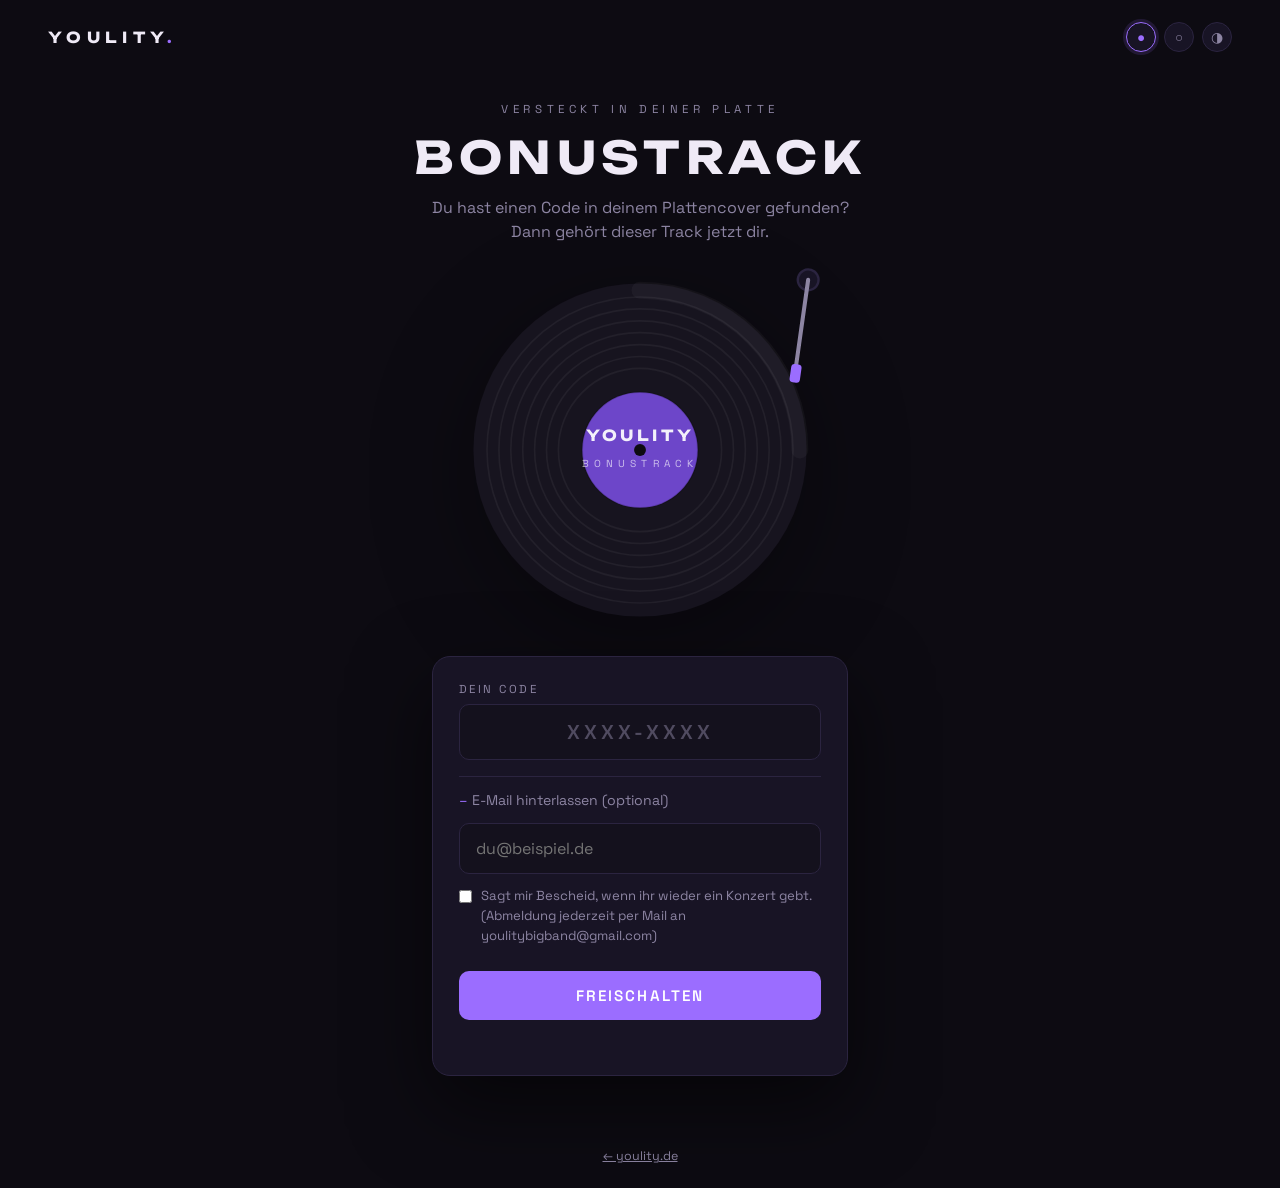
==== bonustrack/index.html @ 0a14a0f8 "Enhance error message styling and handling" ====
<!DOCTYPE html>
<html lang="de" data-theme="dark">
<head>
<meta charset="UTF-8">
<meta name="viewport" content="width=device-width, initial-scale=1.0">
<meta name="robots" content="noindex">
<title>Bonustrack – Youlity</title>
<link rel="preconnect" href="https://fonts.googleapis.com">
<link rel="preconnect" href="https://fonts.gstatic.com" crossorigin>
<link href="https://fonts.googleapis.com/css2?family=Unbounded:wght@500;700&family=Space+Grotesk:wght@400;500;600&display=swap" rel="stylesheet">
<style>
  /* ---------- Themes ---------- */
  :root, [data-theme="dark"] {
    --bg: #0d0b12;
    --bg-soft: #14111d;
    --surface: #181425;
    --line: #2b2440;
    --text: #efeaf6;
    --muted: #8d85a3;
    --accent: #9b6dff;
    --accent-soft: rgba(155, 109, 255, 0.14);
    --vinyl: #17141f;
    --vinyl-groove: rgba(255,255,255,0.05);
    --label: #6d46c9;
    --shadow: 0 30px 80px rgba(0,0,0,0.55);
  }
  [data-theme="light"] {
    --bg: #f7f6fa;
    --bg-soft: #efedf5;
    --surface: #ffffff;
    --line: #ddd8ea;
    --text: #1b1426;
    --muted: #6f6885;
    --accent: #6d3fd4;
    --accent-soft: rgba(109, 63, 212, 0.10);
    --vinyl: #221d2e;
    --vinyl-groove: rgba(255,255,255,0.06);
    --label: #6d3fd4;
    --shadow: 0 24px 60px rgba(40, 25, 80, 0.18);
  }
  [data-theme="warm"] {
    --bg: #f5efe4;
    --bg-soft: #ede5d6;
    --surface: #fdf9f1;
    --line: #ded2bc;
    --text: #271d12;
    --muted: #8a7a63;
    --accent: #b4552e;
    --accent-soft: rgba(180, 85, 46, 0.10);
    --vinyl: #2b2118;
    --vinyl-groove: rgba(255,255,255,0.06);
    --label: #b4552e;
    --shadow: 0 24px 60px rgba(80, 50, 20, 0.18);
  }

  * { margin: 0; padding: 0; box-sizing: border-box; }

  html { scroll-behavior: smooth; }

  body {
    background: var(--bg);
    color: var(--text);
    font-family: "Space Grotesk", system-ui, sans-serif;
    min-height: 100svh;
    display: flex;
    flex-direction: column;
    transition: background 0.5s ease, color 0.5s ease;
    overflow-x: hidden;
  }

  /* ---------- Header ---------- */
  header {
    display: flex;
    justify-content: space-between;
    align-items: center;
    padding: 1.4rem clamp(1.2rem, 4vw, 3rem);
  }
  .wordmark {
    font-family: "Unbounded", sans-serif;
    font-weight: 700;
    font-size: 0.95rem;
    letter-spacing: 0.35em;
    color: var(--text);
    text-decoration: none;
  }
  .wordmark span { color: var(--accent); }

  .themes { display: flex; gap: 0.5rem; }
  .themes button {
    width: 30px; height: 30px;
    border-radius: 50%;
    border: 1px solid var(--line);
    background: var(--surface);
    color: var(--muted);
    font-size: 0.85rem;
    line-height: 1;
    cursor: pointer;
    transition: all 0.25s ease;
  }
  .themes button:hover { color: var(--text); border-color: var(--accent); }
  .themes button[aria-pressed="true"] {
    color: var(--accent);
    border-color: var(--accent);
    box-shadow: 0 0 0 3px var(--accent-soft);
  }

  /* ---------- Main ---------- */
  main {
    flex: 1;
    display: flex;
    flex-direction: column;
    align-items: center;
    padding: clamp(0.5rem, 3vh, 2rem) 1.2rem 3rem;
    width: 100%;
  }

  .eyebrow {
    font-size: 0.72rem;
    letter-spacing: 0.4em;
    text-transform: uppercase;
    color: var(--muted);
    margin-bottom: 0.8rem;
    opacity: 0;
    animation: rise 0.7s ease 0.1s forwards;
  }
  h1 {
    font-family: "Unbounded", sans-serif;
    font-weight: 700;
    font-size: clamp(1.6rem, 6vw, 2.8rem);
    letter-spacing: 0.12em;
    text-align: center;
    opacity: 0;
    animation: rise 0.7s ease 0.25s forwards;
  }
  .sub {
    color: var(--muted);
    margin-top: 0.7rem;
    text-align: center;
    max-width: 28rem;
    line-height: 1.5;
    opacity: 0;
    animation: rise 0.7s ease 0.4s forwards;
  }
  @keyframes rise {
    from { opacity: 0; transform: translateY(14px); }
    to { opacity: 1; transform: translateY(0); }
  }

  /* ---------- Vinyl ---------- */
  .deck {
    position: relative;
    width: clamp(230px, 56vw, 340px);
    margin: clamp(1.5rem, 4vh, 3rem) 0;
    opacity: 0;
    animation: rise 0.9s ease 0.55s forwards;
  }
  .record-wrap {
    filter: drop-shadow(0 24px 50px rgba(0,0,0,0.35));
    transition: transform 0.8s cubic-bezier(0.2, 0.8, 0.2, 1);
  }
  .deck.unlocked .record-wrap { transform: scale(1.04); }

  #record {
    width: 100%;
    display: block;
    animation: spin 2.4s linear infinite;
    animation-play-state: paused;
  }
  .deck.playing #record { animation-play-state: running; }
  @keyframes spin { to { transform: rotate(360deg); } }

  /* tonearm */
  #tonearm {
    position: absolute;
    top: -4%;
    right: -7%;
    width: 34%;
    transform-origin: 78% 12%;
    transform: rotate(-28deg);
    transition: transform 0.9s cubic-bezier(0.3, 0.7, 0.3, 1);
    pointer-events: none;
  }
  /* Arm-Position wird per JS gesetzt: -28° = abgehoben, ab 8° = auf der Platte */

  /* ---------- Card ---------- */
  .card {
    width: min(100%, 26rem);
    background: var(--surface);
    border: 1px solid var(--line);
    border-radius: 18px;
    padding: 1.6rem;
    box-shadow: var(--shadow);
    transition: background 0.5s ease, border-color 0.5s ease;
    opacity: 0;
    animation: rise 0.8s ease 0.7s forwards;
  }
  .card.shake { animation: shake 0.45s ease; }
  @keyframes shake {
    0%, 100% { transform: translateX(0); }
    20% { transform: translateX(-9px); }
    40% { transform: translateX(8px); }
    60% { transform: translateX(-5px); }
    80% { transform: translateX(3px); }
  }

  label {
    display: block;
    font-size: 0.72rem;
    letter-spacing: 0.22em;
    text-transform: uppercase;
    color: var(--muted);
    margin-bottom: 0.5rem;
  }
  input[type="text"], input[type="email"] {
    width: 100%;
    background: var(--bg-soft);
    border: 1px solid var(--line);
    border-radius: 10px;
    color: var(--text);
    font-family: inherit;
    font-size: 1rem;
    padding: 0.85rem 1rem;
    outline: none;
    transition: border-color 0.25s ease, box-shadow 0.25s ease;
  }
  input:focus {
    border-color: var(--accent);
    box-shadow: 0 0 0 3px var(--accent-soft);
  }
  #code {
    font-size: 1.25rem;
    letter-spacing: 0.28em;
    text-transform: uppercase;
    text-align: center;
    font-weight: 600;
  }
  #code::placeholder { letter-spacing: 0.2em; color: var(--muted); opacity: 0.5; }

  details {
    margin-top: 1rem;
    border-top: 1px solid var(--line);
    padding-top: 0.9rem;
  }
  summary {
    cursor: pointer;
    color: var(--muted);
    font-size: 0.88rem;
    list-style: none;
    user-select: none;
  }
  summary::before { content: "+ "; color: var(--accent); }
  details[open] summary::before { content: "– "; }
  details .inner { margin-top: 0.9rem; display: grid; gap: 0.8rem; }

  .consent {
    display: flex;
    gap: 0.6rem;
    align-items: flex-start;
    font-size: 0.82rem;
    color: var(--muted);
    line-height: 1.5;
    cursor: pointer;
    text-transform: none;
    letter-spacing: normal;
    font-weight: 400;
  }
  .consent input { margin-top: 0.2rem; accent-color: var(--accent); }

  button.primary {
    width: 100%;
    margin-top: 1.1rem;
    background: var(--accent);
    color: #fff;
    border: none;
    border-radius: 10px;
    font-family: inherit;
    font-size: 0.95rem;
    font-weight: 600;
    letter-spacing: 0.14em;
    text-transform: uppercase;
    padding: 0.95rem;
    cursor: pointer;
    transition: transform 0.15s ease, filter 0.2s ease;
  }
  button.primary:hover { filter: brightness(1.12); }
  button.primary:active { transform: scale(0.98); }
  button.primary:disabled { opacity: 0.6; cursor: wait; }

  .msg {
    margin-top: 0.8rem;
    font-size: 0.87rem;
    text-align: center;
    min-height: 1.2em;
    color: var(--muted);
    transition: all 0.2s ease;
  }
  .msg.error {
    color: #e5484d;
    background: rgba(229, 72, 77, 0.10);
    border: 1px solid rgba(229, 72, 77, 0.35);
    border-radius: 10px;
    padding: 0.7rem 0.9rem;
    font-weight: 500;
  }

  /* ---------- Player ---------- */
  .player { display: none; }
  .card.is-player .player { display: block; }
  .card.is-player form { display: none; }

  .track-title {
    font-family: "Unbounded", sans-serif;
    font-weight: 500;
    font-size: 1.05rem;
    letter-spacing: 0.08em;
    text-align: center;
  }
  .track-sub {
    text-align: center;
    color: var(--muted);
    font-size: 0.82rem;
    margin-top: 0.3rem;
    letter-spacing: 0.18em;
    text-transform: uppercase;
  }

  .controls {
    display: flex;
    align-items: center;
    gap: 1rem;
    margin-top: 1.3rem;
  }
  #playBtn {
    flex: none;
    width: 56px; height: 56px;
    border-radius: 50%;
    border: none;
    background: var(--accent);
    color: #fff;
    cursor: pointer;
    display: grid;
    place-items: center;
    transition: transform 0.15s ease, filter 0.2s ease;
  }
  #playBtn:hover { filter: brightness(1.12); transform: scale(1.05); }
  #playBtn svg { width: 20px; height: 20px; fill: currentColor; }

  .progress-area { flex: 1; }
  #seek {
    -webkit-appearance: none;
    appearance: none;
    width: 100%;
    height: 5px;
    border-radius: 3px;
    background: linear-gradient(to right, var(--accent) var(--p, 0%), var(--line) var(--p, 0%));
    outline: none;
    cursor: pointer;
  }
  #seek::-webkit-slider-thumb {
    -webkit-appearance: none;
    width: 14px; height: 14px;
    border-radius: 50%;
    background: var(--accent);
    border: 2px solid var(--surface);
    transition: transform 0.15s ease;
  }
  #seek::-webkit-slider-thumb:hover { transform: scale(1.25); }
  #seek::-moz-range-thumb {
    width: 12px; height: 12px;
    border-radius: 50%;
    background: var(--accent);
    border: 2px solid var(--surface);
  }
  .times {
    display: flex;
    justify-content: space-between;
    font-size: 0.74rem;
    color: var(--muted);
    margin-top: 0.4rem;
    font-variant-numeric: tabular-nums;
  }

  footer {
    text-align: center;
    color: var(--muted);
    font-size: 0.78rem;
    padding: 1.5rem;
  }
  footer a { color: var(--muted); }

  /* focus visibility */
  :focus-visible { outline: 2px solid var(--accent); outline-offset: 2px; }
  summary:focus-visible { outline-offset: 4px; }

  @media (prefers-reduced-motion: reduce) {
    *, #record { animation-duration: 0.001s !important; animation-delay: 0s !important; transition-duration: 0.001s !important; }
    .deck.playing #record { animation: none; }
  }
</style>
</head>
<body>

<header>
  <a class="wordmark" href="/">YOULITY<span>.</span></a>
  <div class="themes" role="group" aria-label="Farbmodus">
    <button data-theme-btn="dark" aria-pressed="true" title="Dunkel">●</button>
    <button data-theme-btn="light" aria-pressed="false" title="Hell">○</button>
    <button data-theme-btn="warm" aria-pressed="false" title="Warm">◑</button>
  </div>
</header>

<main>
  <p class="eyebrow">Versteckt in deiner Platte</p>
  <h1>BONUSTRACK</h1>
  <p class="sub">Du hast einen Code in deinem Plattencover gefunden? Dann gehört dieser Track jetzt dir.</p>

  <div class="deck" id="deck">
    <div class="record-wrap">
      <svg id="record" viewBox="0 0 200 200" aria-hidden="true">
        <circle cx="100" cy="100" r="98" fill="var(--vinyl)"/>
        <g fill="none" stroke="var(--vinyl-groove)" stroke-width="1">
          <circle cx="100" cy="100" r="90"/><circle cx="100" cy="100" r="83"/>
          <circle cx="100" cy="100" r="76"/><circle cx="100" cy="100" r="69"/>
          <circle cx="100" cy="100" r="62"/><circle cx="100" cy="100" r="55"/>
          <circle cx="100" cy="100" r="48"/>
        </g>
        <path d="M 100 6 A 94 94 0 0 1 194 100" fill="none" stroke="rgba(255,255,255,0.10)" stroke-width="10" stroke-linecap="round" opacity="0.35"/>
        <circle cx="100" cy="100" r="34" fill="var(--label)"/>
        <circle cx="100" cy="100" r="34" fill="none" stroke="rgba(0,0,0,0.18)" stroke-width="1"/>
        <text x="100" y="95" text-anchor="middle" font-family="Unbounded, sans-serif" font-size="9" letter-spacing="2" fill="rgba(255,255,255,0.92)" font-weight="700">YOULITY</text>
        <text x="100" y="110" text-anchor="middle" font-family="Space Grotesk, sans-serif" font-size="6" letter-spacing="3" fill="rgba(255,255,255,0.65)">BONUSTRACK</text>
        <circle cx="100" cy="100" r="3.5" fill="var(--bg)"/>
      </svg>
    </div>
    <svg id="tonearm" viewBox="0 0 100 100" aria-hidden="true">
      <circle cx="78" cy="12" r="9" fill="var(--surface)" stroke="var(--line)" stroke-width="2"/>
      <line x1="78" y1="12" x2="30" y2="78" stroke="var(--muted)" stroke-width="3.5" stroke-linecap="round"/>
      <rect x="22" y="74" width="16" height="9" rx="3" transform="rotate(-54 30 78)" fill="var(--accent)"/>
    </svg>
  </div>

  <div class="card" id="card">
    <form id="form" novalidate>
      <label for="code">Dein Code</label>
      <input type="text" id="code" inputmode="text" autocomplete="off" spellcheck="false"
             placeholder="XXXX-XXXX" maxlength="12" required>

      <details open>
        <summary>E-Mail hinterlassen (optional)</summary>
        <div class="inner">
          <input type="email" id="email" placeholder="du@beispiel.de" autocomplete="email">
          <label class="consent">
            <input type="checkbox" id="newsletter">
            <span>Sagt mir Bescheid, wenn ihr wieder ein Konzert gebt. (Abmeldung jederzeit per Mail an youlitybigband@gmail.com)</span>
          </label>
        </div>
      </details>

      <button type="submit" class="primary" id="submitBtn">Freischalten</button>
      <p class="msg" id="msg"></p>
    </form>

    <div class="player">
      <p class="track-title" id="trackTitle">Bonustrack</p>
      <p class="track-sub">Youlity · Exklusiv für dich</p>
      <div class="controls">
        <button id="playBtn" aria-label="Abspielen">
          <svg id="iconPlay" viewBox="0 0 24 24"><path d="M8 5v14l11-7z"/></svg>
          <svg id="iconPause" viewBox="0 0 24 24" style="display:none"><path d="M6 5h4v14H6zM14 5h4v14h-4z"/></svg>
        </button>
        <div class="progress-area">
          <input type="range" id="seek" min="0" max="100" value="0" step="0.1" aria-label="Position">
          <div class="times"><span id="tCur">0:00</span><span id="tDur">–:––</span></div>
        </div>
      </div>
      <p class="msg" id="playerMsg"></p>
    </div>
  </div>

  <audio id="audio" preload="metadata"></audio>
</main>

<footer>
  <a href="/">← youlity.de</a>
</footer>

<script>
  // ===== Konfiguration =====
  const FUNCTION_URL = "https://hmopcvtzhcevouwmdwxa.supabase.co/functions/v1/bonustrack";
  const TRACK_TITLE = "Smalltown Boy"; // hier den echten Tracknamen eintragen

  // ===== Theme =====
  const themeBtns = document.querySelectorAll("[data-theme-btn]");
  function setTheme(t) {
    document.documentElement.dataset.theme = t;
    localStorage.setItem("yl-theme", t);
    themeBtns.forEach(b => b.setAttribute("aria-pressed", String(b.dataset.themeBtn === t)));
  }
  themeBtns.forEach(b => b.addEventListener("click", () => setTheme(b.dataset.themeBtn)));
  setTheme(localStorage.getItem("yl-theme") || "dark");

  // ===== Elemente =====
  const form = document.getElementById("form");
  const codeInput = document.getElementById("code");
  const emailInput = document.getElementById("email");
  const newsletterInput = document.getElementById("newsletter");
  const submitBtn = document.getElementById("submitBtn");
  const msg = document.getElementById("msg");
  const card = document.getElementById("card");
  const deck = document.getElementById("deck");
  const audio = document.getElementById("audio");
  const playBtn = document.getElementById("playBtn");
  const iconPlay = document.getElementById("iconPlay");
  const iconPause = document.getElementById("iconPause");
  const seek = document.getElementById("seek");
  const tCur = document.getElementById("tCur");
  const tDur = document.getElementById("tDur");
  const playerMsg = document.getElementById("playerMsg");
  const tonearm = document.getElementById("tonearm");
  document.getElementById("trackTitle").textContent = TRACK_TITLE;

  // Code-Eingabe automatisch formatieren: ABCD-EFGH
  codeInput.addEventListener("input", () => {
    let v = codeInput.value.toUpperCase().replace(/[^A-Z0-9]/g, "").slice(0, 8);
    if (v.length > 4) v = v.slice(0, 4) + "-" + v.slice(4);
    codeInput.value = v;
  });

  // ===== Code einlösen =====
  async function redeem(code, email, newsletter) {
    let res;
    try {
      res = await fetch(FUNCTION_URL, {
        method: "POST",
        headers: { "Content-Type": "application/json" },
        body: JSON.stringify({ code, email: email || null, newsletter: !!newsletter })
      });
    } catch {
      throw new Error("Keine Verbindung. Bist du online?");
    }
    const data = await res.json().catch(() => ({}));
    if (!data.ok) throw new Error(data.error || "Etwas ist schiefgelaufen. Versuch es nochmal.");
    return data;
  }

  function unlock(url) {
    if (!url) {                       // Sicherheitsnetz: ohne gültige URL nichts ausblenden
      showError("Etwas ist schiefgelaufen. Versuch es nochmal.");
      return;
    }
    audio.src = url;
    card.classList.add("is-player");
    deck.classList.add("unlocked");
  }

  function showError(text) {
    msg.textContent = text;
    msg.classList.add("error");
    card.classList.remove("shake"); void card.offsetWidth; card.classList.add("shake");
  }

  form.addEventListener("submit", async (e) => {
    e.preventDefault();
    const raw = codeInput.value.replace(/[^A-Za-z0-9]/g, "");
    if (raw.length < 6) {
      showError("Bitte gib deinen vollständigen Code ein.");
      return;
    }
    submitBtn.disabled = true;
    submitBtn.textContent = "Prüfe …";
    msg.textContent = ""; msg.classList.remove("error");
    try {
      const data = await redeem(raw, emailInput.value.trim(), newsletterInput.checked);
      localStorage.setItem("yl-code", raw);
      unlock(data.url);
    } catch (err) {
      showError(err.message);
    } finally {
      submitBtn.disabled = false;
      submitBtn.textContent = "Freischalten";
    }
  });

  // Wenn schon mal freigeschaltet: still erneut einlösen (ohne E-Mail neu zu senden)
  const savedCode = localStorage.getItem("yl-code");
  if (savedCode) {
    redeem(savedCode, null, false)
      .then(d => unlock(d.url))
      .catch(() => localStorage.removeItem("yl-code"));
  }

  // ===== Player =====
  function fmt(s) {
    if (!isFinite(s)) return "–:––";
    const m = Math.floor(s / 60), r = Math.floor(s % 60);
    return m + ":" + String(r).padStart(2, "0");
  }
  // ---- Tonarm ----
  const ARM_OFF = -28;                          // abgehoben (Ruheposition)
  const ARM_DROP_MS = 950;                       // muss zur CSS-Transition passen (0.9s)
  const reduceMotion = matchMedia("(prefers-reduced-motion: reduce)").matches;
  const armAngle = (p) => 8 + p * 0.18;          // 8° aussen → ~26° innen
  const progressPct = () => audio.duration ? (audio.currentTime / audio.duration) * 100 : 0;
  function setArm(deg) { tonearm.style.transform = "rotate(" + deg + "deg)"; }
  setArm(ARM_OFF);                               // direkt nach dem Freischalten: abgehoben

  let dropTimer = null;
  playBtn.addEventListener("click", () => {
    clearTimeout(dropTimer);
    if (audio.paused) {
      // Arm auf die Platte setzen, dann nach der Animation abspielen
      setArm(armAngle(progressPct()));
      playBtn.disabled = true;
      const wait = reduceMotion ? 0 : ARM_DROP_MS;
      dropTimer = setTimeout(() => {
        playBtn.disabled = false;
        audio.play().catch(() => { setArm(ARM_OFF); });
      }, wait);
    } else {
      audio.pause();                             // pause-Event hebt den Arm ab
    }
  });

  audio.addEventListener("play", () => {
    deck.classList.add("playing");
    iconPlay.style.display = "none"; iconPause.style.display = "";
    playBtn.setAttribute("aria-label", "Pause");
  });
  audio.addEventListener("pause", () => {
    deck.classList.remove("playing");
    iconPlay.style.display = ""; iconPause.style.display = "none";
    playBtn.setAttribute("aria-label", "Abspielen");
    setArm(ARM_OFF);                             // Arm hebt von der Platte ab
  });
  audio.addEventListener("ended", () => setArm(ARM_OFF));
  audio.addEventListener("loadedmetadata", () => { tDur.textContent = fmt(audio.duration); });
  audio.addEventListener("timeupdate", () => {
    const p = progressPct();
    if (!seeking) { seek.value = p; seek.style.setProperty("--p", p + "%"); }
    tCur.textContent = fmt(audio.currentTime);
    if (!audio.paused) setArm(armAngle(p));      // Arm wandert nur beim Abspielen mit
  });
  audio.addEventListener("error", () => {
    if (!audio.src) return;
    playerMsg.textContent = "Der Link ist abgelaufen – lade die Seite neu.";
    playerMsg.classList.add("error");
  });
  let seeking = false;
  seek.addEventListener("input", () => {
    seeking = true;
    seek.style.setProperty("--p", seek.value + "%");
    tCur.textContent = fmt((seek.value / 100) * (audio.duration || 0));
  });
  seek.addEventListener("change", () => {
    if (audio.duration) audio.currentTime = (seek.value / 100) * audio.duration;
    seeking = false;
  });
</script>
</body>
</html>
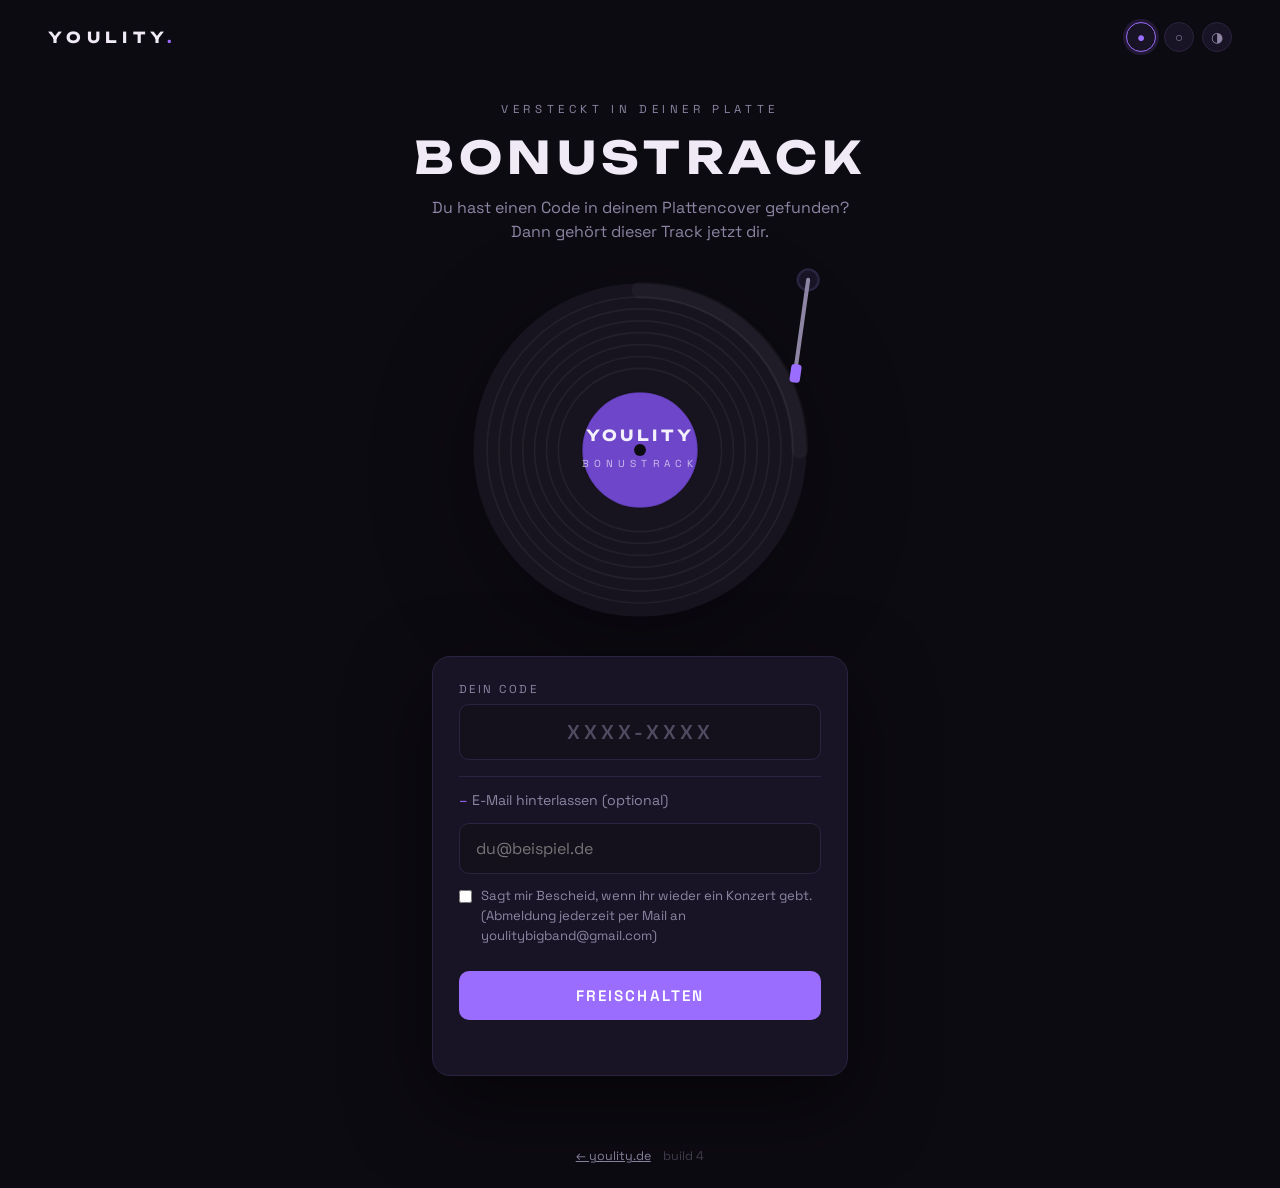
==== commit b5acc1fa: "Add showForm function to handle form visibility" ====
--- a/bonustrack/index.html
+++ b/bonustrack/index.html
@@ -482,6 +482,7 @@
 
 <footer>
   <a href="/">← youlity.de</a>
+  <span style="opacity:0.4; margin-left:0.6rem;">build 4</span>
 </footer>
 
 <script>
@@ -545,12 +546,18 @@
 
   function unlock(url) {
     if (!url) {                       // Sicherheitsnetz: ohne gültige URL nichts ausblenden
+      showForm();
       showError("Etwas ist schiefgelaufen. Versuch es nochmal.");
       return;
     }
     audio.src = url;
     card.classList.add("is-player");
     deck.classList.add("unlocked");
+  }
+
+  function showForm() {               // zurück zur Code-Eingabe (Karte nie "leer" lassen)
+    card.classList.remove("is-player");
+    deck.classList.remove("unlocked", "playing");
   }
 
   function showError(text) {
@@ -642,8 +649,8 @@
   });
   audio.addEventListener("error", () => {
     if (!audio.src) return;
-    playerMsg.textContent = "Der Link ist abgelaufen – lade die Seite neu.";
-    playerMsg.classList.add("error");
+    showForm();
+    showError("Der Track lässt sich gerade nicht laden. Lade die Seite neu oder versuch es später nochmal.");
   });
   let seeking = false;
   seek.addEventListener("input", () => {
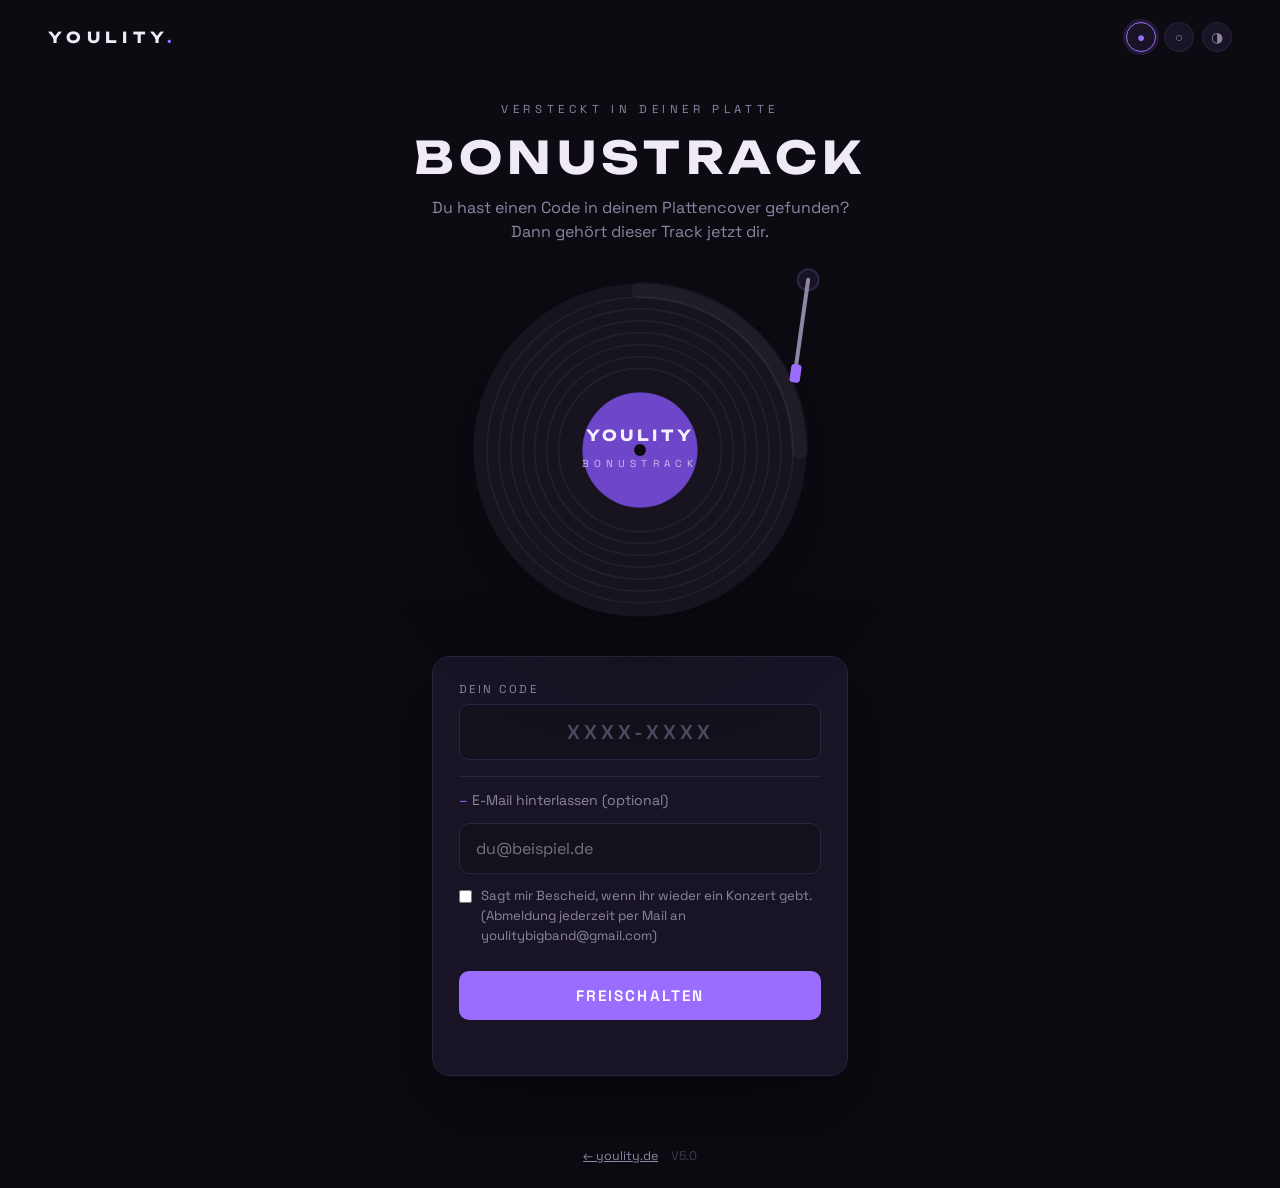
==== commit 7552e640: "Update card animation and footer version display" ====
--- a/bonustrack/index.html
+++ b/bonustrack/index.html
@@ -191,9 +191,10 @@
     padding: 1.6rem;
     box-shadow: var(--shadow);
     transition: background 0.5s ease, border-color 0.5s ease;
-    opacity: 0;
-    animation: rise 0.8s ease 0.7s forwards;
-  }
+    opacity: 1;                       /* immer sichtbar – Einblendung läuft über backwards-Fill */
+    animation: rise 0.8s ease 0.7s backwards;
+  }
+  /* shake animiert nur die Position; opacity bleibt beim Grundwert 1 (Karte verschwindet nie) */
   .card.shake { animation: shake 0.45s ease; }
   @keyframes shake {
     0%, 100% { transform: translateX(0); }
@@ -482,7 +483,7 @@
 
 <footer>
   <a href="/">← youlity.de</a>
-  <span style="opacity:0.4; margin-left:0.6rem;">build 4</span>
+  <span style="opacity:0.4; margin-left:0.6rem;">V5.0</span>
 </footer>
 
 <script>
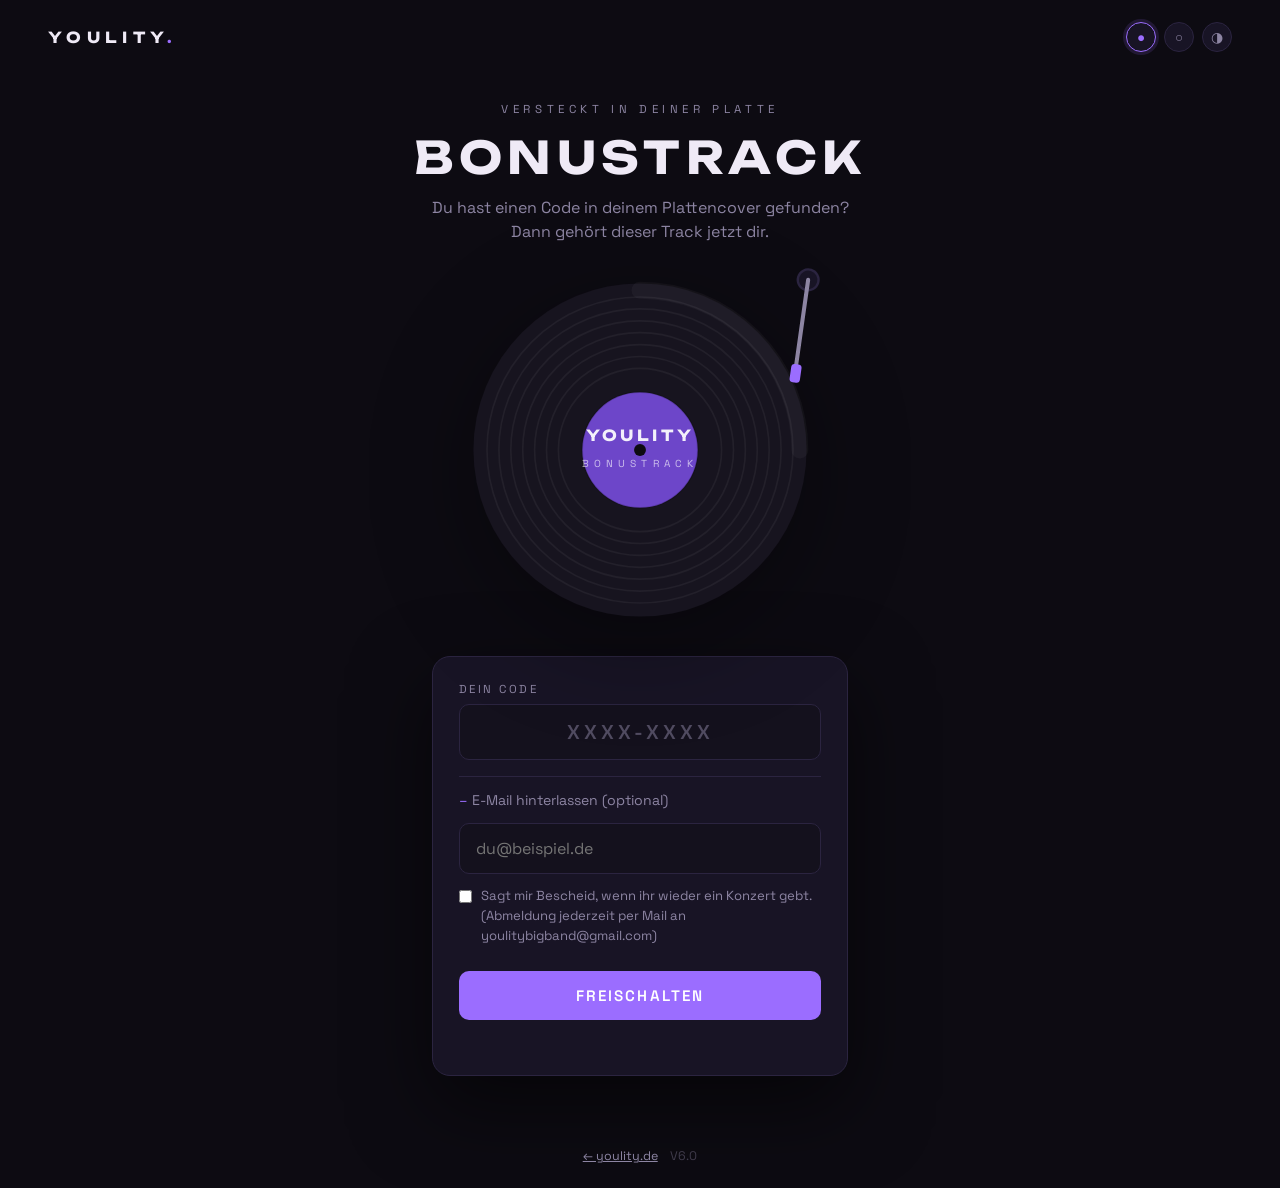
==== commit 0736aad8: "Fix title formatting and update audio element attributes" ====
--- a/bonustrack/index.html
+++ b/bonustrack/index.html
@@ -4,7 +4,7 @@
 <meta charset="UTF-8">
 <meta name="viewport" content="width=device-width, initial-scale=1.0">
 <meta name="robots" content="noindex">
-<title>Bonustrack – Youlity</title>
+<title>Bonustrack - Youlity</title>
 <link rel="preconnect" href="https://fonts.googleapis.com">
 <link rel="preconnect" href="https://fonts.gstatic.com" crossorigin>
 <link href="https://fonts.googleapis.com/css2?family=Unbounded:wght@500;700&family=Space+Grotesk:wght@400;500;600&display=swap" rel="stylesheet">
@@ -344,6 +344,7 @@
     transition: transform 0.15s ease, filter 0.2s ease;
   }
   #playBtn:hover { filter: brightness(1.12); transform: scale(1.05); }
+  #playBtn:disabled { opacity: 0.5; cursor: wait; transform: none; filter: none; }
   #playBtn svg { width: 20px; height: 20px; fill: currentColor; }
 
   .progress-area { flex: 1; }
@@ -478,12 +479,12 @@
     </div>
   </div>
 
-  <audio id="audio" preload="metadata"></audio>
+  <audio id="audio" preload="metadata" controlsList="nodownload noplaybackrate"></audio>
 </main>
 
 <footer>
   <a href="/">← youlity.de</a>
-  <span style="opacity:0.4; margin-left:0.6rem;">V5.0</span>
+  <span style="opacity:0.4; margin-left:0.6rem;">V6.0</span>
 </footer>
 
 <script>
@@ -545,15 +546,38 @@
     return data;
   }
 
-  function unlock(url) {
+  let currentObjectUrl = null;
+  async function loadBlob(url) {
+    const resp = await fetch(url);
+    if (!resp.ok) throw new Error("load");
+    const blob = await resp.blob();
+    if (currentObjectUrl) URL.revokeObjectURL(currentObjectUrl);
+    currentObjectUrl = URL.createObjectURL(blob);   // src zeigt nur noch auf blob:, nicht auf Supabase
+    audio.src = currentObjectUrl;
+  }
+
+  async function unlock(url, silent) {
     if (!url) {                       // Sicherheitsnetz: ohne gültige URL nichts ausblenden
+      if (silent) { localStorage.removeItem("yl-code"); return; }
       showForm();
       showError("Etwas ist schiefgelaufen. Versuch es nochmal.");
       return;
     }
-    audio.src = url;
+    // direkt in die Player-Ansicht wechseln und währenddessen laden
     card.classList.add("is-player");
     deck.classList.add("unlocked");
+    playBtn.disabled = true;
+    playerMsg.classList.remove("error");
+    playerMsg.textContent = "Track wird geladen …";
+    try {
+      await loadBlob(url);
+      playerMsg.textContent = "";
+      playBtn.disabled = false;
+    } catch {
+      if (silent) { showForm(); localStorage.removeItem("yl-code"); return; }
+      showForm();
+      showError("Der Track lässt sich gerade nicht laden. Lade die Seite neu oder versuch es später nochmal.");
+    }
   }
 
   function showForm() {               // zurück zur Code-Eingabe (Karte nie "leer" lassen)
@@ -580,7 +604,7 @@
     try {
       const data = await redeem(raw, emailInput.value.trim(), newsletterInput.checked);
       localStorage.setItem("yl-code", raw);
-      unlock(data.url);
+      await unlock(data.url, false);
     } catch (err) {
       showError(err.message);
     } finally {
@@ -593,11 +617,14 @@
   const savedCode = localStorage.getItem("yl-code");
   if (savedCode) {
     redeem(savedCode, null, false)
-      .then(d => unlock(d.url))
+      .then(d => unlock(d.url, true))
       .catch(() => localStorage.removeItem("yl-code"));
   }
 
   // ===== Player =====
+  // Rechtsklick-/Download-Menü auf dem Audio-Element unterbinden
+  audio.addEventListener("contextmenu", (e) => e.preventDefault());
+
   function fmt(s) {
     if (!isFinite(s)) return "–:––";
     const m = Math.floor(s / 60), r = Math.floor(s % 60);
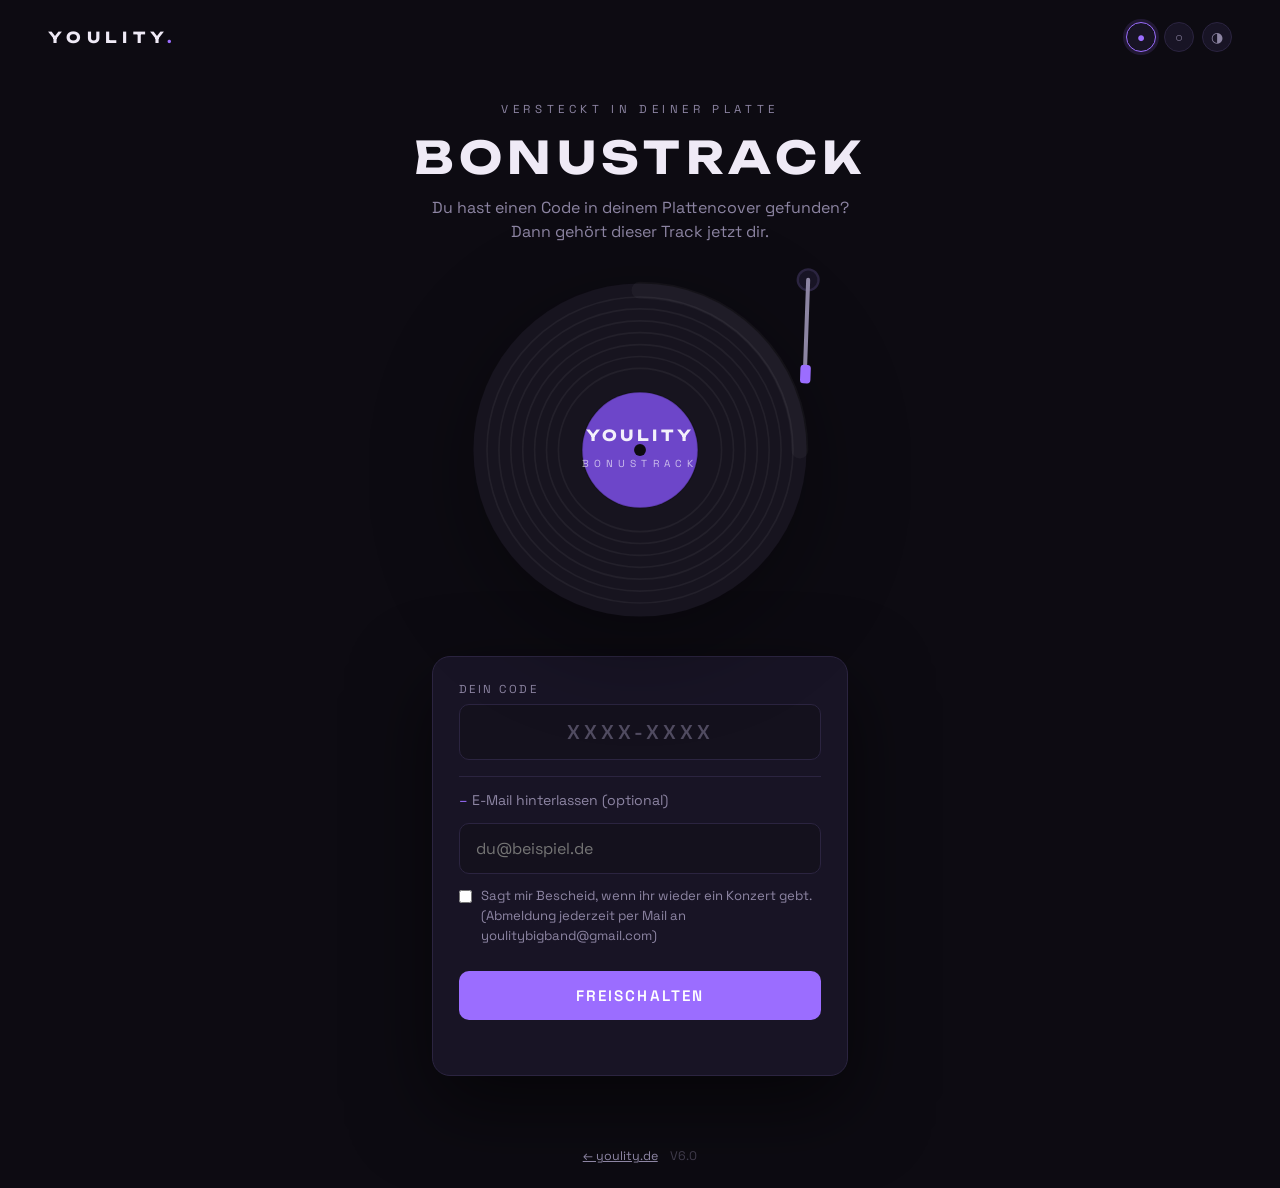
==== commit acdf9801: "Update index.html" ====
--- a/bonustrack/index.html
+++ b/bonustrack/index.html
@@ -631,7 +631,7 @@
     return m + ":" + String(r).padStart(2, "0");
   }
   // ---- Tonarm ----
-  const ARM_OFF = -28;                          // abgehoben (Ruheposition)
+  const ARM_OFF = -34;                          // abgehoben (Ruheposition)
   const ARM_DROP_MS = 950;                       // muss zur CSS-Transition passen (0.9s)
   const reduceMotion = matchMedia("(prefers-reduced-motion: reduce)").matches;
   const armAngle = (p) => 8 + p * 0.18;          // 8° aussen → ~26° innen
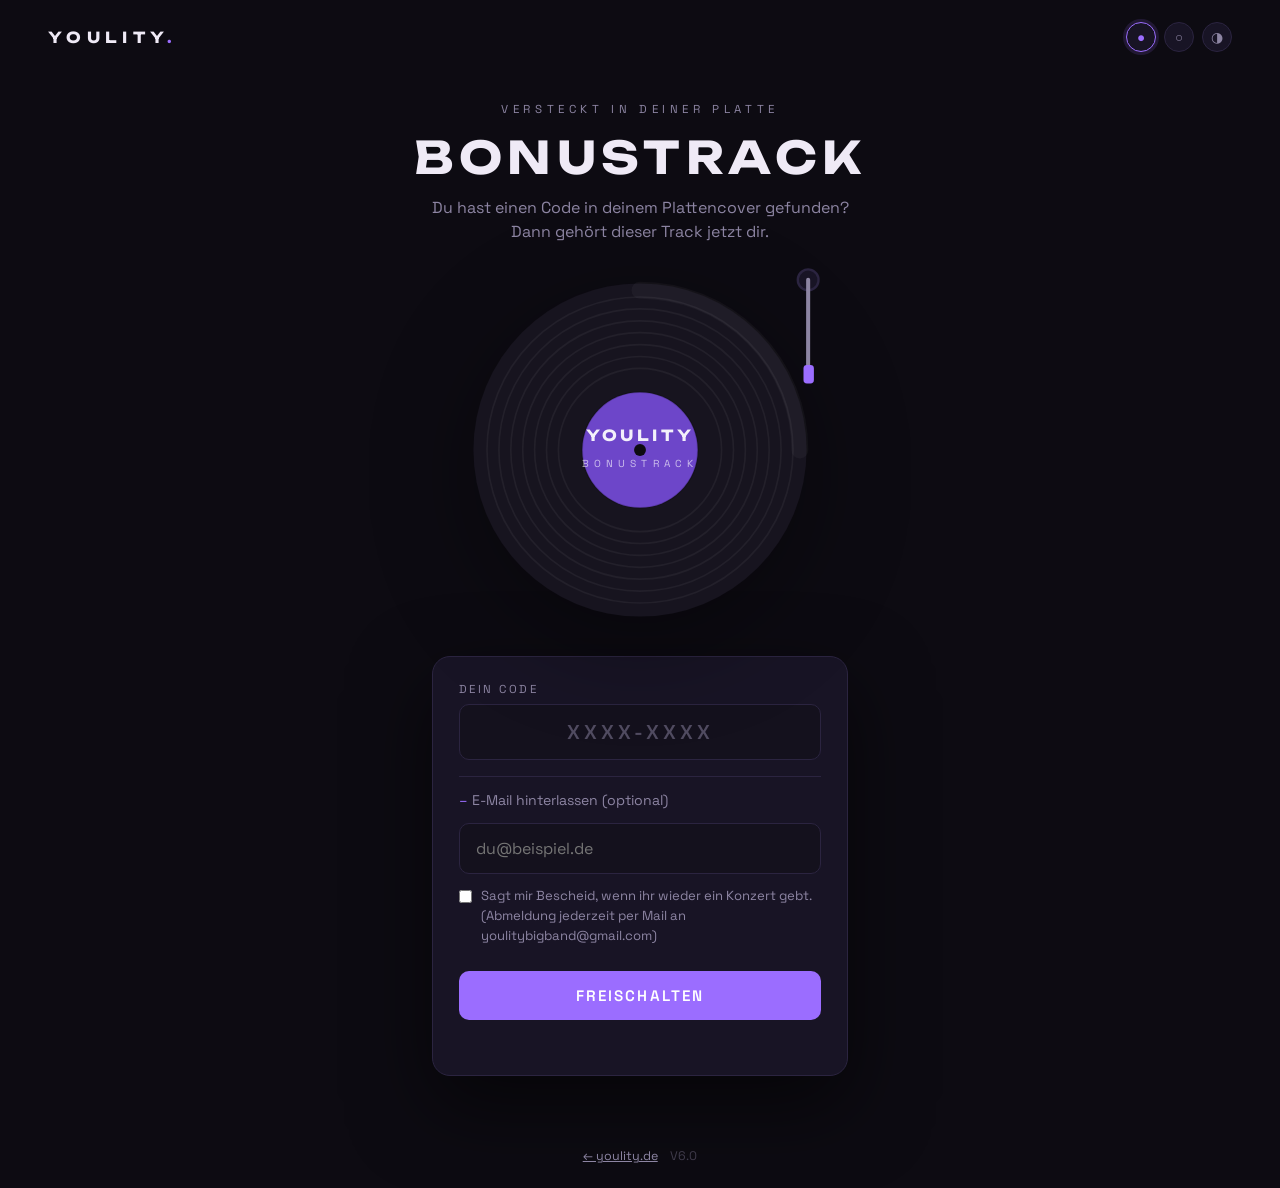
==== commit fe04ac14: "Update index.html" ====
--- a/bonustrack/index.html
+++ b/bonustrack/index.html
@@ -631,7 +631,7 @@
     return m + ":" + String(r).padStart(2, "0");
   }
   // ---- Tonarm ----
-  const ARM_OFF = -34;                          // abgehoben (Ruheposition)
+  const ARM_OFF = -36;                          // abgehoben (Ruheposition)
   const ARM_DROP_MS = 950;                       // muss zur CSS-Transition passen (0.9s)
   const reduceMotion = matchMedia("(prefers-reduced-motion: reduce)").matches;
   const armAngle = (p) => 8 + p * 0.18;          // 8° aussen → ~26° innen
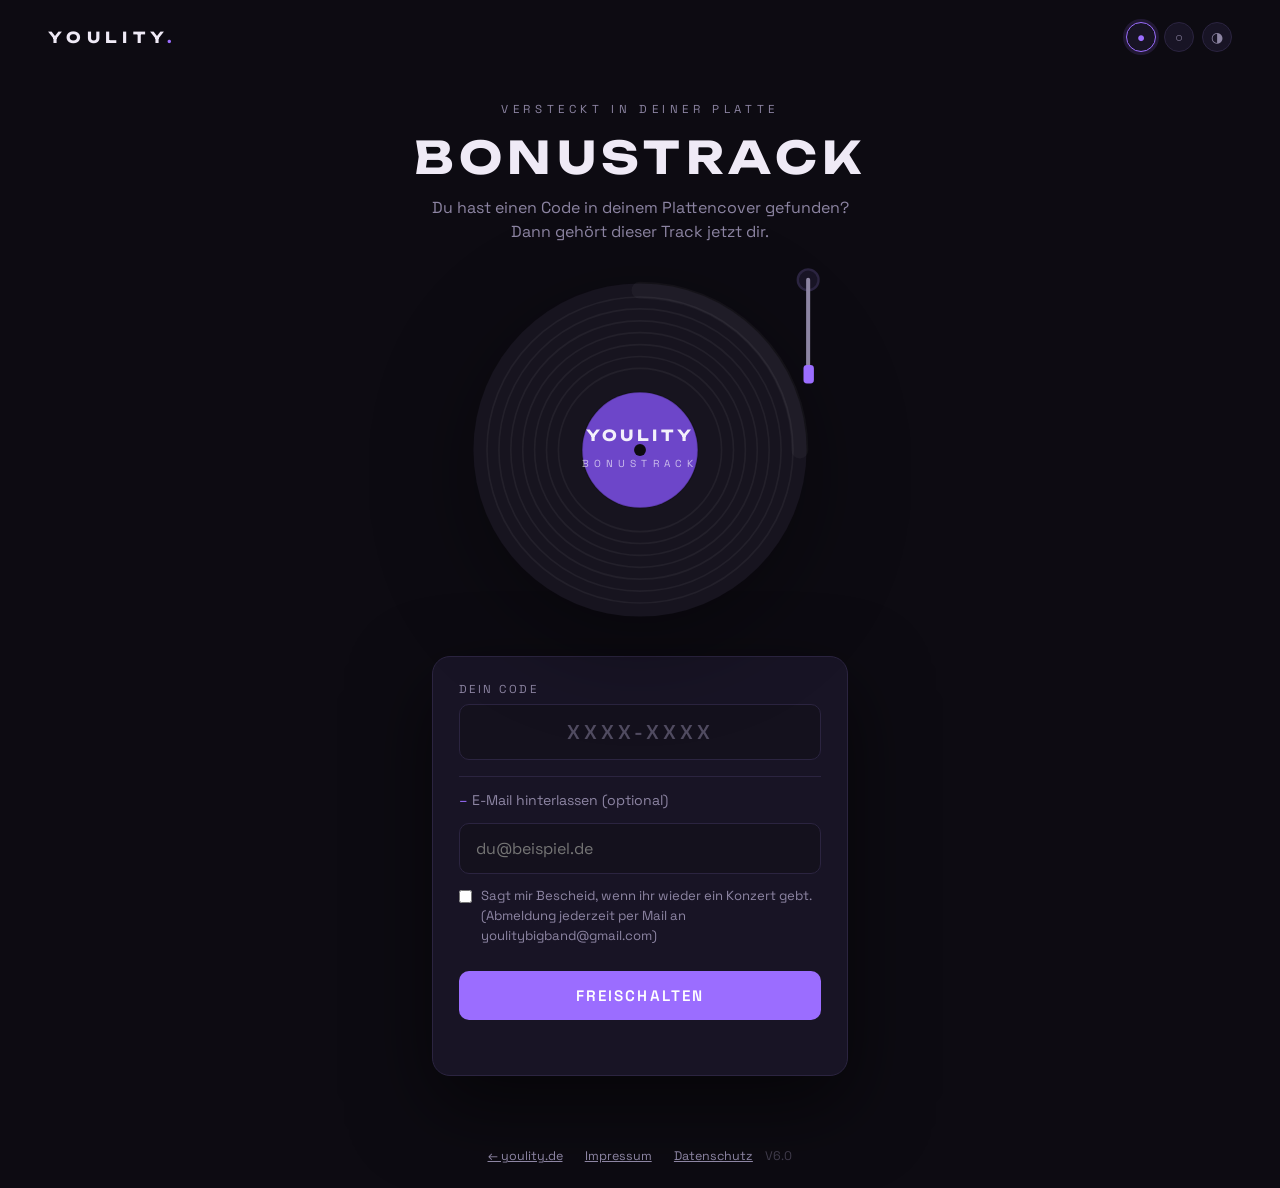
==== commit 8e8377f7: "Platte per Wischgeste öffnen, Shop verlinken, Rechtsseiten ergänzen Das Gatefold liess sich bisher n" ====
--- a/bonustrack/index.html
+++ b/bonustrack/index.html
@@ -484,6 +484,8 @@
 
 <footer>
   <a href="/">← youlity.de</a>
+  <a href="/impressum.html" style="margin-left:1.2rem;">Impressum</a>
+  <a href="/datenschutz.html" style="margin-left:1.2rem;">Datenschutz</a>
   <span style="opacity:0.4; margin-left:0.6rem;">V6.0</span>
 </footer>
 
